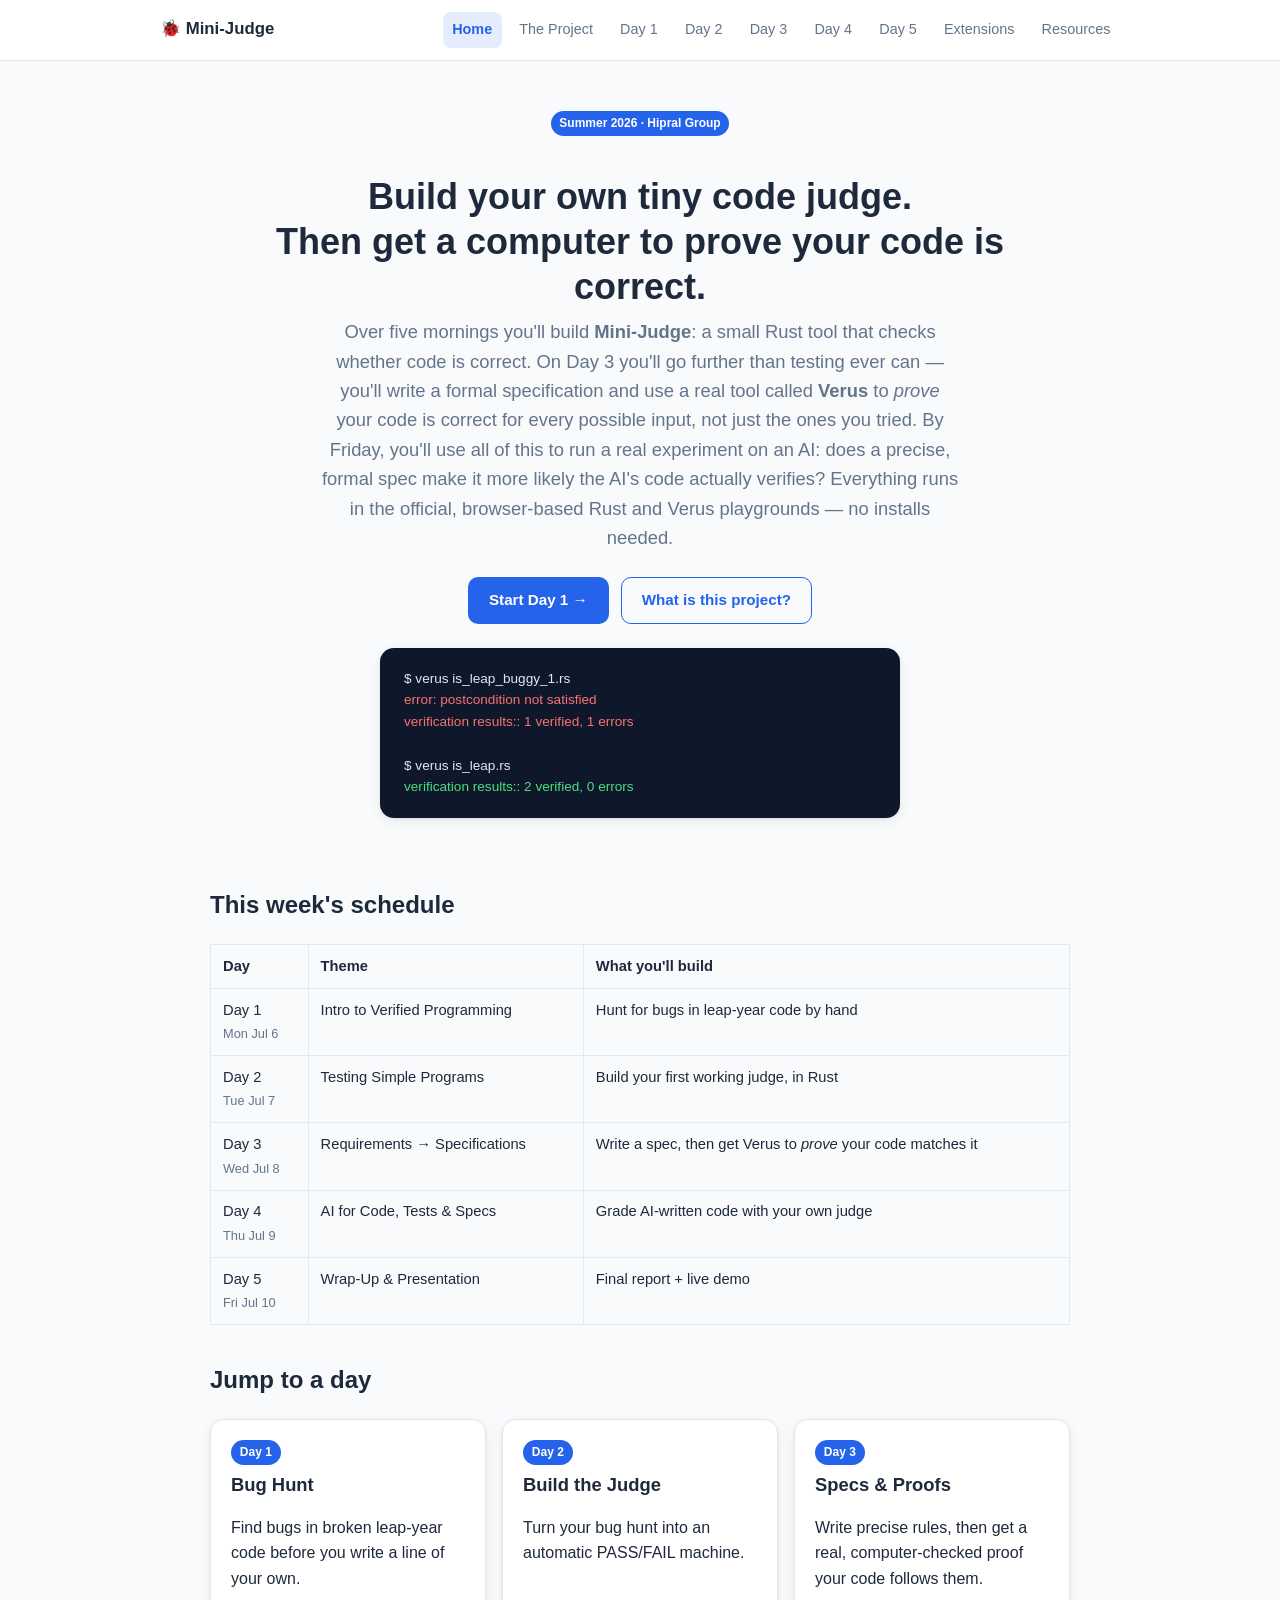
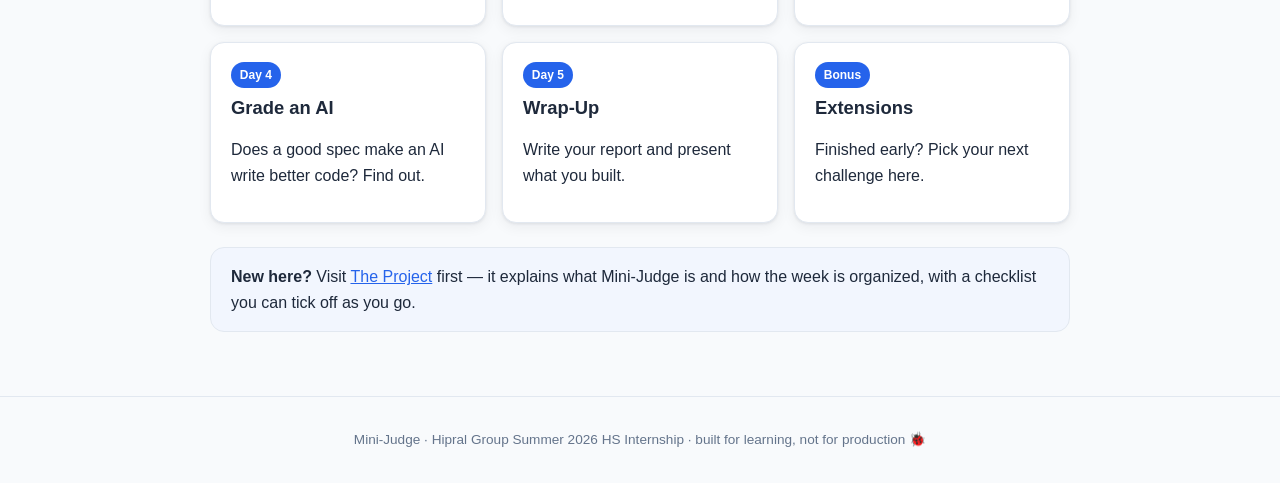
==== index.html @ c739d2ef "Initial site" ====
<!doctype html>
<html lang="en">
<head>
<meta charset="utf-8">
<meta name="viewport" content="width=device-width, initial-scale=1">
<title>Mini-Judge &mdash; HS Internship</title>
<link rel="icon" href="data:image/svg+xml,%3Csvg xmlns='http://www.w3.org/2000/svg' viewBox='0 0 100 100'%3E%3Ctext y='.9em' font-size='90'%3E%F0%9F%90%9E%3C/text%3E%3C/svg%3E">
<link rel="stylesheet" href="css/style.css">
</head>
<body>
<header class="site-header">
  <div class="site-header-inner">
    <a class="brand" href="index.html">🐞 Mini-Judge</a>
    <button class="nav-toggle" aria-label="Toggle menu">☰</button>
    <nav class="site-nav">
      <a href="index.html">Home</a>
      <a href="project.html">The Project</a>
      <a href="day1.html">Day 1</a>
      <a href="day2.html">Day 2</a>
      <a href="day3.html">Day 3</a>
      <a href="day4.html">Day 4</a>
      <a href="day5.html">Day 5</a>
      <a href="extensions.html">Extensions</a>
      <a href="resources.html">Resources</a>
    </nav>
  </div>
</header>

<section class="hero">
  <div class="container">
    <span class="day-badge">Summer 2026 &middot; Hipral Group</span>
    <h1>Build your own tiny code judge.<br>Then get a computer to prove your code is correct.</h1>
    <p class="lead">
      Over five mornings you'll build <strong>Mini-Judge</strong>: a small Rust tool
      that checks whether code is correct. On Day 3 you'll go further than testing ever
      can &mdash; you'll write a formal specification and use a real tool called
      <strong>Verus</strong> to <em>prove</em> your code is correct for every possible
      input, not just the ones you tried. By Friday, you'll use all of this to run a
      real experiment on an AI: does a precise, formal spec make it more likely the
      AI's code actually verifies? Everything runs in the official, browser-based Rust
      and Verus playgrounds &mdash; no installs needed.
    </p>
    <div class="hero-actions">
      <a class="btn btn-primary" href="day1.html">Start Day 1 &rarr;</a>
      <a class="btn btn-outline" href="project.html">What is this project?</a>
    </div>

    <div class="hero-terminal" aria-hidden="true">
      <div class="line" style="animation-delay:0.1s">$ verus is_leap_buggy_1.rs</div>
      <div class="line fail" style="animation-delay:0.7s">error: postcondition not satisfied</div>
      <div class="line fail" style="animation-delay:1.2s">verification results:: 1 verified, 1 errors</div>
      <div class="line" style="animation-delay:1.7s">&nbsp;</div>
      <div class="line" style="animation-delay:1.9s">$ verus is_leap.rs</div>
      <div class="line pass" style="animation-delay:2.6s">verification results:: 2 verified, 0 errors</div>
    </div>
  </div>
</section>

<div class="container">
  <h2>This week's schedule</h2>
  <table class="schedule">
    <thead>
      <tr><th>Day</th><th>Theme</th><th>What you'll build</th></tr>
    </thead>
    <tbody>
      <tr><td>Day 1<br><span class="worksheet-note">Mon Jul 6</span></td><td>Intro to Verified Programming</td><td>Hunt for bugs in leap-year code by hand</td></tr>
      <tr><td>Day 2<br><span class="worksheet-note">Tue Jul 7</span></td><td>Testing Simple Programs</td><td>Build your first working judge, in Rust</td></tr>
      <tr><td>Day 3<br><span class="worksheet-note">Wed Jul 8</span></td><td>Requirements &rarr; Specifications</td><td>Write a spec, then get Verus to <em>prove</em> your code matches it</td></tr>
      <tr><td>Day 4<br><span class="worksheet-note">Thu Jul 9</span></td><td>AI for Code, Tests &amp; Specs</td><td>Grade AI-written code with your own judge</td></tr>
      <tr><td>Day 5<br><span class="worksheet-note">Fri Jul 10</span></td><td>Wrap-Up &amp; Presentation</td><td>Final report + live demo</td></tr>
    </tbody>
  </table>

  <h2>Jump to a day</h2>
  <div class="card-grid">
    <a class="card day-card" href="day1.html"><span class="day-badge">Day 1</span><h3>Bug Hunt</h3><p>Find bugs in broken leap-year code before you write a line of your own.</p></a>
    <a class="card day-card" href="day2.html"><span class="day-badge">Day 2</span><h3>Build the Judge</h3><p>Turn your bug hunt into an automatic PASS/FAIL machine.</p></a>
    <a class="card day-card" href="day3.html"><span class="day-badge">Day 3</span><h3>Specs &amp; Proofs</h3><p>Write precise rules, then get a real, computer-checked proof your code follows them.</p></a>
    <a class="card day-card" href="day4.html"><span class="day-badge">Day 4</span><h3>Grade an AI</h3><p>Does a good spec make an AI write better code? Find out.</p></a>
    <a class="card day-card" href="day5.html"><span class="day-badge">Day 5</span><h3>Wrap-Up</h3><p>Write your report and present what you built.</p></a>
    <a class="card day-card" href="extensions.html"><span class="day-badge">Bonus</span><h3>Extensions</h3><p>Finished early? Pick your next challenge here.</p></a>
  </div>

  <div class="callout tip">
    <strong>New here?</strong> Visit <a href="project.html">The Project</a> first &mdash;
    it explains what Mini-Judge is and how the week is organized, with a checklist you
    can tick off as you go.
  </div>
</div>

<footer class="site-footer">
  <div class="container">Mini-Judge &middot; Hipral Group Summer 2026 HS Internship &middot; built for learning, not for production 🐞</div>
</footer>

<script src="js/site.js"></script>
</body>
</html>
---- css/style.css ----
/* ===== Design tokens ===== */
:root {
  --bg: #f8fafc;
  --bg-card: #ffffff;
  --text: #1e293b;
  --text-muted: #64748b;
  --primary: #2563eb;
  --primary-dark: #1d4ed8;
  --accent: #f59e0b;
  --success: #16a34a;
  --success-bg: #dcfce7;
  --danger: #dc2626;
  --danger-bg: #fee2e2;
  --border: #e2e8f0;
  --radius: 14px;
  --shadow: 0 1px 3px rgba(15, 23, 42, 0.08), 0 4px 14px rgba(15, 23, 42, 0.06);
  --term-bg: #0f172a;
  --term-text: #e2e8f0;
  --term-green: #4ade80;
  --term-red: #f87171;
  --font-body: -apple-system, BlinkMacSystemFont, "Segoe UI", Roboto, Helvetica, Arial, sans-serif;
  --font-mono: ui-monospace, SFMono-Regular, Menlo, Consolas, "Liberation Mono", monospace;
}

@media (prefers-color-scheme: dark) {
  :root {
    --bg: #0b1220;
    --bg-card: #131c2e;
    --text: #e2e8f0;
    --text-muted: #94a3b8;
    --border: #253248;
    --success-bg: #113322;
    --danger-bg: #3a1414;
    --shadow: 0 1px 3px rgba(0, 0, 0, 0.4), 0 4px 14px rgba(0, 0, 0, 0.3);
  }
}

* { box-sizing: border-box; }
html { scroll-behavior: smooth; }
body {
  margin: 0;
  font-family: var(--font-body);
  background: var(--bg);
  color: var(--text);
  line-height: 1.6;
}
h1, h2, h3, h4 { line-height: 1.25; }
h1 { font-size: 2rem; }
h2 { font-size: 1.5rem; margin-top: 2.5rem; }
h3 { font-size: 1.15rem; }
p { color: var(--text); }
a { color: var(--primary); }
code, pre, textarea, .mono { font-family: var(--font-mono); }
.container {
  max-width: 900px;
  margin: 0 auto;
  padding: 0 1.25rem;
}

/* ===== Header / nav ===== */
.site-header {
  position: sticky;
  top: 0;
  z-index: 20;
  background: var(--bg-card);
  border-bottom: 1px solid var(--border);
}
.site-header-inner {
  max-width: 1000px;
  margin: 0 auto;
  padding: 0.75rem 1.25rem;
  display: flex;
  align-items: center;
  justify-content: space-between;
  gap: 1rem;
}
.brand {
  font-weight: 700;
  font-size: 1.05rem;
  text-decoration: none;
  color: var(--text);
  display: flex;
  align-items: center;
  gap: 0.4rem;
  white-space: nowrap;
}
.nav-toggle {
  display: none;
  background: none;
  border: 1px solid var(--border);
  border-radius: 8px;
  padding: 0.4rem 0.6rem;
  font-size: 1rem;
  cursor: pointer;
  color: var(--text);
}
.site-nav {
  display: flex;
  flex-wrap: wrap;
  gap: 0.25rem 0.5rem;
  justify-content: flex-end;
}
.site-nav a {
  color: var(--text-muted);
  text-decoration: none;
  font-size: 0.9rem;
  padding: 0.4rem 0.6rem;
  border-radius: 8px;
  white-space: nowrap;
}
.site-nav a:hover { background: var(--bg); color: var(--text); }
.site-nav a.active { color: var(--primary); font-weight: 600; background: color-mix(in srgb, var(--primary) 12%, transparent); }

@media (max-width: 760px) {
  .nav-toggle { display: inline-block; }
  .site-nav {
    display: none;
    flex-direction: column;
    width: 100%;
    padding-top: 0.5rem;
  }
  .site-nav.open { display: flex; }
  .site-header-inner { flex-wrap: wrap; }
}

/* ===== Hero ===== */
.hero {
  padding: 3rem 0 2rem;
  text-align: center;
}
.hero h1 { font-size: 2.25rem; margin-bottom: 0.5rem; }
.hero p.lead { font-size: 1.15rem; color: var(--text-muted); max-width: 640px; margin: 0 auto 1.5rem; }
.hero-actions { display: flex; gap: 0.75rem; justify-content: center; flex-wrap: wrap; }

.btn {
  display: inline-block;
  padding: 0.65rem 1.25rem;
  border-radius: 10px;
  text-decoration: none;
  font-weight: 600;
  font-size: 0.95rem;
  border: 1px solid transparent;
  cursor: pointer;
}
.btn-primary { background: var(--primary); color: #fff; }
.btn-primary:hover { background: var(--primary-dark); }
.btn-outline { background: transparent; color: var(--primary); border-color: var(--primary); }
.btn-outline:hover { background: color-mix(in srgb, var(--primary) 10%, transparent); }

/* ===== Schedule table ===== */
table.schedule { width: 100%; border-collapse: collapse; margin: 1.5rem 0; }
table.schedule th, table.schedule td {
  border: 1px solid var(--border);
  padding: 0.6rem 0.75rem;
  text-align: left;
  font-size: 0.92rem;
  vertical-align: top;
}
table.schedule th { background: var(--bg); }

/* ===== Cards / grids ===== */
.card-grid {
  display: grid;
  grid-template-columns: repeat(auto-fit, minmax(230px, 1fr));
  gap: 1rem;
  margin: 1.5rem 0;
}
.card {
  background: var(--bg-card);
  border: 1px solid var(--border);
  border-radius: var(--radius);
  padding: 1.1rem 1.25rem;
  box-shadow: var(--shadow);
}
.card h3 { margin-top: 0; }
.day-card {
  text-decoration: none;
  color: inherit;
  display: block;
  transition: transform 0.15s ease, box-shadow 0.15s ease;
}
.day-card:hover { transform: translateY(-3px); box-shadow: 0 6px 20px rgba(15, 23, 42, 0.12); }
.day-badge {
  display: inline-block;
  background: var(--primary);
  color: #fff;
  font-size: 0.75rem;
  font-weight: 700;
  padding: 0.2rem 0.55rem;
  border-radius: 999px;
  margin-bottom: 0.5rem;
}

/* ===== Day-page section blocks ===== */
.section-block {
  border-left: 4px solid var(--primary);
  background: var(--bg-card);
  border-radius: 0 var(--radius) var(--radius) 0;
  padding: 1.25rem 1.5rem;
  margin: 1.5rem 0;
  box-shadow: var(--shadow);
}
.section-block.learn { border-color: var(--primary); }
.section-block.do { border-color: var(--accent); }
.section-block.demo { border-color: #8b5cf6; }
.section-block.materials { border-color: var(--success); }
.section-block.deliverable { border-color: var(--danger); }
.section-block h2 { margin-top: 0; display: flex; align-items: center; gap: 0.5rem; }
.section-tag {
  font-size: 0.7rem;
  text-transform: uppercase;
  letter-spacing: 0.06em;
  color: var(--text-muted);
  font-weight: 700;
}

/* ===== Materials / downloads ===== */
.file-list { list-style: none; padding: 0; margin: 1rem 0; }
.file-list li { margin-bottom: 0.5rem; }
.file-list a {
  display: inline-flex;
  align-items: center;
  gap: 0.5rem;
  padding: 0.5rem 0.85rem;
  background: var(--bg);
  border: 1px solid var(--border);
  border-radius: 8px;
  text-decoration: none;
  font-size: 0.9rem;
  color: var(--text);
}
.file-list a:hover { border-color: var(--primary); color: var(--primary); }

/* ===== Callouts ===== */
.callout {
  border-radius: var(--radius);
  padding: 1rem 1.25rem;
  margin: 1.25rem 0;
  border: 1px solid var(--border);
}
.callout.tip { background: color-mix(in srgb, var(--primary) 6%, var(--bg-card)); }
.callout.warn { background: color-mix(in srgb, var(--accent) 10%, var(--bg-card)); }
.callout.checkpoint { background: color-mix(in srgb, var(--success) 10%, var(--bg-card)); }

/* ===== Code block (copy + open-in-playground) ===== */
.code-block {
  border: 1px solid var(--border);
  border-radius: var(--radius);
  overflow: hidden;
  margin: 1.25rem 0;
  background: var(--term-bg);
}
.code-toolbar {
  display: flex;
  align-items: center;
  gap: 0.6rem;
  padding: 0.55rem 0.85rem;
  background: #1e293b;
  border-bottom: 1px solid #334155;
  flex-wrap: wrap;
}
.code-lang {
  font-size: 0.72rem;
  text-transform: uppercase;
  letter-spacing: 0.06em;
  font-weight: 700;
  color: var(--term-text);
  opacity: 0.7;
  margin-right: auto;
}
.copy-btn {
  padding: 0.4rem 0.8rem;
  border-radius: 8px;
  border: 1px solid #334155;
  background: transparent;
  color: var(--term-text);
  font-size: 0.8rem;
  font-weight: 600;
  cursor: pointer;
}
.copy-btn:hover { background: #334155; }
.open-playground-link {
  padding: 0.4rem 0.8rem;
  border-radius: 8px;
  background: var(--primary);
  color: #fff;
  font-size: 0.8rem;
  font-weight: 600;
  text-decoration: none;
  white-space: nowrap;
}
.open-playground-link:hover { background: var(--primary-dark); }
.code-content {
  margin: 0;
  padding: 0.9rem 1rem;
  color: var(--term-text);
  font-size: 0.85rem;
  line-height: 1.55;
  white-space: pre;
  overflow-x: auto;
  max-height: 420px;
}
.terminal-output {
  margin: 1rem 0;
  padding: 0.9rem 1rem;
  background: var(--term-bg);
  color: var(--term-text);
  border-radius: var(--radius);
  border: 1px solid var(--border);
  font-size: 0.85rem;
  white-space: pre-wrap;
  overflow-x: auto;
}
.terminal-output .ok { color: var(--term-green); }
.terminal-output .bad { color: var(--term-red); }

/* ===== Live playground (editable, backed by the Mini-Judge backend) ===== */
.playground {
  border: 1px solid var(--border);
  border-radius: var(--radius);
  overflow: hidden;
  margin: 1.25rem 0;
  background: var(--term-bg);
}
.pg-run, .pg-reset {
  padding: 0.4rem 0.8rem;
  border-radius: 8px;
  border: 1px solid #334155;
  font-size: 0.8rem;
  font-weight: 600;
  cursor: pointer;
}
.pg-run { background: var(--success); color: #fff; border-color: transparent; }
.pg-run:disabled { opacity: 0.6; cursor: progress; }
.pg-reset { background: transparent; color: var(--term-text); }
.pg-reset:hover { background: #334155; }
.pg-status { font-size: 0.8rem; color: var(--term-text); opacity: 0.75; }
.pg-status.busy { color: var(--accent); opacity: 1; }
.pg-status.done { color: var(--term-green); opacity: 1; }
.pg-status.error { color: var(--term-red); opacity: 1; }
.pg-editor {
  width: 100%;
  border: none;
  resize: vertical;
  padding: 0.9rem 1rem;
  font-size: 0.85rem;
  line-height: 1.55;
  font-family: var(--font-mono);
  background: #0b1220;
  color: #e2e8f0;
  min-height: 160px;
}
.pg-editor:focus { outline: 2px solid var(--primary); outline-offset: -2px; }
.pg-output {
  margin: 0;
  padding: 0.9rem 1rem;
  background: var(--term-bg);
  color: var(--term-text);
  border-top: 1px solid #1e293b;
  font-size: 0.85rem;
  white-space: pre-wrap;
  min-height: 2.5rem;
  max-height: 340px;
  overflow: auto;
}

/* ===== Worksheet tables ===== */
table.worksheet { width: 100%; border-collapse: collapse; margin: 1rem 0; }
table.worksheet th, table.worksheet td {
  border: 1px solid var(--border);
  padding: 0.4rem;
}
table.worksheet th { background: var(--bg); font-size: 0.85rem; }
table.worksheet input, table.worksheet textarea {
  width: 100%;
  border: 1px solid transparent;
  background: transparent;
  padding: 0.35rem;
  font-family: var(--font-body);
  font-size: 0.88rem;
  color: var(--text);
  border-radius: 6px;
}
table.worksheet input:focus, table.worksheet textarea:focus {
  border-color: var(--primary);
  background: var(--bg-card);
  outline: none;
}
.worksheet-note { font-size: 0.8rem; color: var(--text-muted); }
.textbox {
  width: 100%;
  min-height: 120px;
  padding: 0.75rem;
  border: 1px solid var(--border);
  border-radius: 10px;
  font-family: var(--font-body);
  font-size: 0.95rem;
  background: var(--bg-card);
  color: var(--text);
  resize: vertical;
}
.textbox:focus { outline: 2px solid var(--primary); outline-offset: 1px; }
.save-note { font-size: 0.78rem; color: var(--text-muted); margin-top: 0.35rem; }

/* ===== Tier progress diagram ===== */
.tier-track {
  display: flex;
  align-items: flex-start;
  justify-content: space-between;
  margin: 2rem 0 1rem;
  position: relative;
}
.tier-node-wrap { flex: 1; display: flex; flex-direction: column; align-items: center; position: relative; }
.tier-node-wrap:not(:last-child)::after {
  content: "";
  position: absolute;
  top: 22px;
  left: 50%;
  width: 100%;
  height: 4px;
  background: var(--border);
  z-index: 0;
}
.tier-node-wrap.complete:not(:last-child)::after { background: var(--success); }
.tier-node {
  width: 44px; height: 44px;
  border-radius: 50%;
  background: var(--bg-card);
  border: 3px solid var(--border);
  display: flex; align-items: center; justify-content: center;
  font-weight: 700;
  position: relative; z-index: 1;
  transition: all 0.3s ease;
}
.tier-node.complete { border-color: var(--success); background: var(--success); color: #fff; }
.tier-label { font-size: 0.78rem; margin-top: 0.5rem; text-align: center; max-width: 100px; color: var(--text-muted); }
.tier-check-row { text-align: center; margin-top: 0.4rem; }

/* ===== Diagrams (Day pages) ===== */
.diagram { margin: 1.5rem 0; text-align: center; }
.diagram svg { max-width: 100%; height: auto; }
.reveal { opacity: 0; transform: translateY(12px); transition: opacity 0.6s ease, transform 0.6s ease; }
.reveal.visible { opacity: 1; transform: translateY(0); }

/* ===== Terminal typing hero animation ===== */
.hero-terminal {
  background: var(--term-bg);
  color: var(--term-text);
  border-radius: var(--radius);
  padding: 1.25rem 1.5rem;
  max-width: 520px;
  margin: 1.5rem auto 0;
  text-align: left;
  font-size: 0.85rem;
  box-shadow: var(--shadow);
}
.hero-terminal .line { white-space: pre; opacity: 0; animation: fadein 0.4s forwards; }
.hero-terminal .pass { color: var(--term-green); }
.hero-terminal .fail { color: var(--term-red); }
@keyframes fadein { to { opacity: 1; } }

/* ===== Bar chart (Day 4 scoreboard) ===== */
.bar-chart {
  display: flex;
  gap: 3rem;
  align-items: flex-end;
  height: 200px;
  padding: 1rem 2rem;
  border: 1px solid var(--border);
  border-radius: var(--radius);
  background: var(--bg-card);
  margin: 1rem 0;
}
.bar-group { display: flex; flex-direction: column; align-items: center; flex: 1; height: 100%; justify-content: flex-end; }
.bar {
  width: 60px;
  background: var(--primary);
  border-radius: 6px 6px 0 0;
  height: 0%;
  transition: height 0.7s cubic-bezier(0.22, 1, 0.36, 1);
  display: flex;
  align-items: flex-start;
  justify-content: center;
  position: relative;
}
.bar-label {
  position: absolute;
  top: -1.5rem;
  font-weight: 700;
  font-size: 0.9rem;
  color: var(--text);
}
.bar-name { margin-top: 0.6rem; font-size: 0.85rem; color: var(--text-muted); text-align: center; }
.scoreboard-inputs { display: flex; flex-wrap: wrap; gap: 1rem; margin: 1rem 0; font-size: 0.9rem; }
.scoreboard-inputs input { width: 3.5rem; padding: 0.3rem; border: 1px solid var(--border); border-radius: 6px; background: var(--bg-card); color: var(--text); }

/* ===== Quiz (Day 3 ambiguity) ===== */
.quiz-item { margin: 1.25rem 0; padding: 1rem; border: 1px solid var(--border); border-radius: var(--radius); background: var(--bg-card); }
.quiz-item input[type=text] { width: 100%; padding: 0.5rem; border: 1px solid var(--border); border-radius: 8px; font-size: 0.95rem; margin-top: 0.4rem; background: var(--bg-card); color: var(--text); }
.reveal-answer { display: none; margin-top: 0.75rem; padding-top: 0.75rem; border-top: 1px dashed var(--border); font-size: 0.9rem; color: var(--text-muted); }
.reveal-answer.shown { display: block; }
.reveal-btn { margin-top: 0.6rem; }

/* ===== Extensions ===== */
.ext-card { border-left: 4px solid var(--accent); }
.ext-time { float: right; font-size: 0.75rem; color: var(--text-muted); background: var(--bg); padding: 0.15rem 0.5rem; border-radius: 999px; }

/* ===== Checklist (tier list on Project page) ===== */
.tier-list { list-style: none; padding: 0; }
.tier-list li { display: flex; gap: 0.6rem; align-items: flex-start; padding: 0.5rem 0; border-bottom: 1px solid var(--border); }
.tier-list input[type=checkbox] { margin-top: 0.3rem; width: 1.1rem; height: 1.1rem; }

/* ===== Footer ===== */
.site-footer {
  margin-top: 4rem;
  padding: 2rem 0;
  border-top: 1px solid var(--border);
  color: var(--text-muted);
  font-size: 0.85rem;
  text-align: center;
}

/* ===== Print (report template) ===== */
@media print {
  .site-header, .site-footer, .no-print { display: none !important; }
}
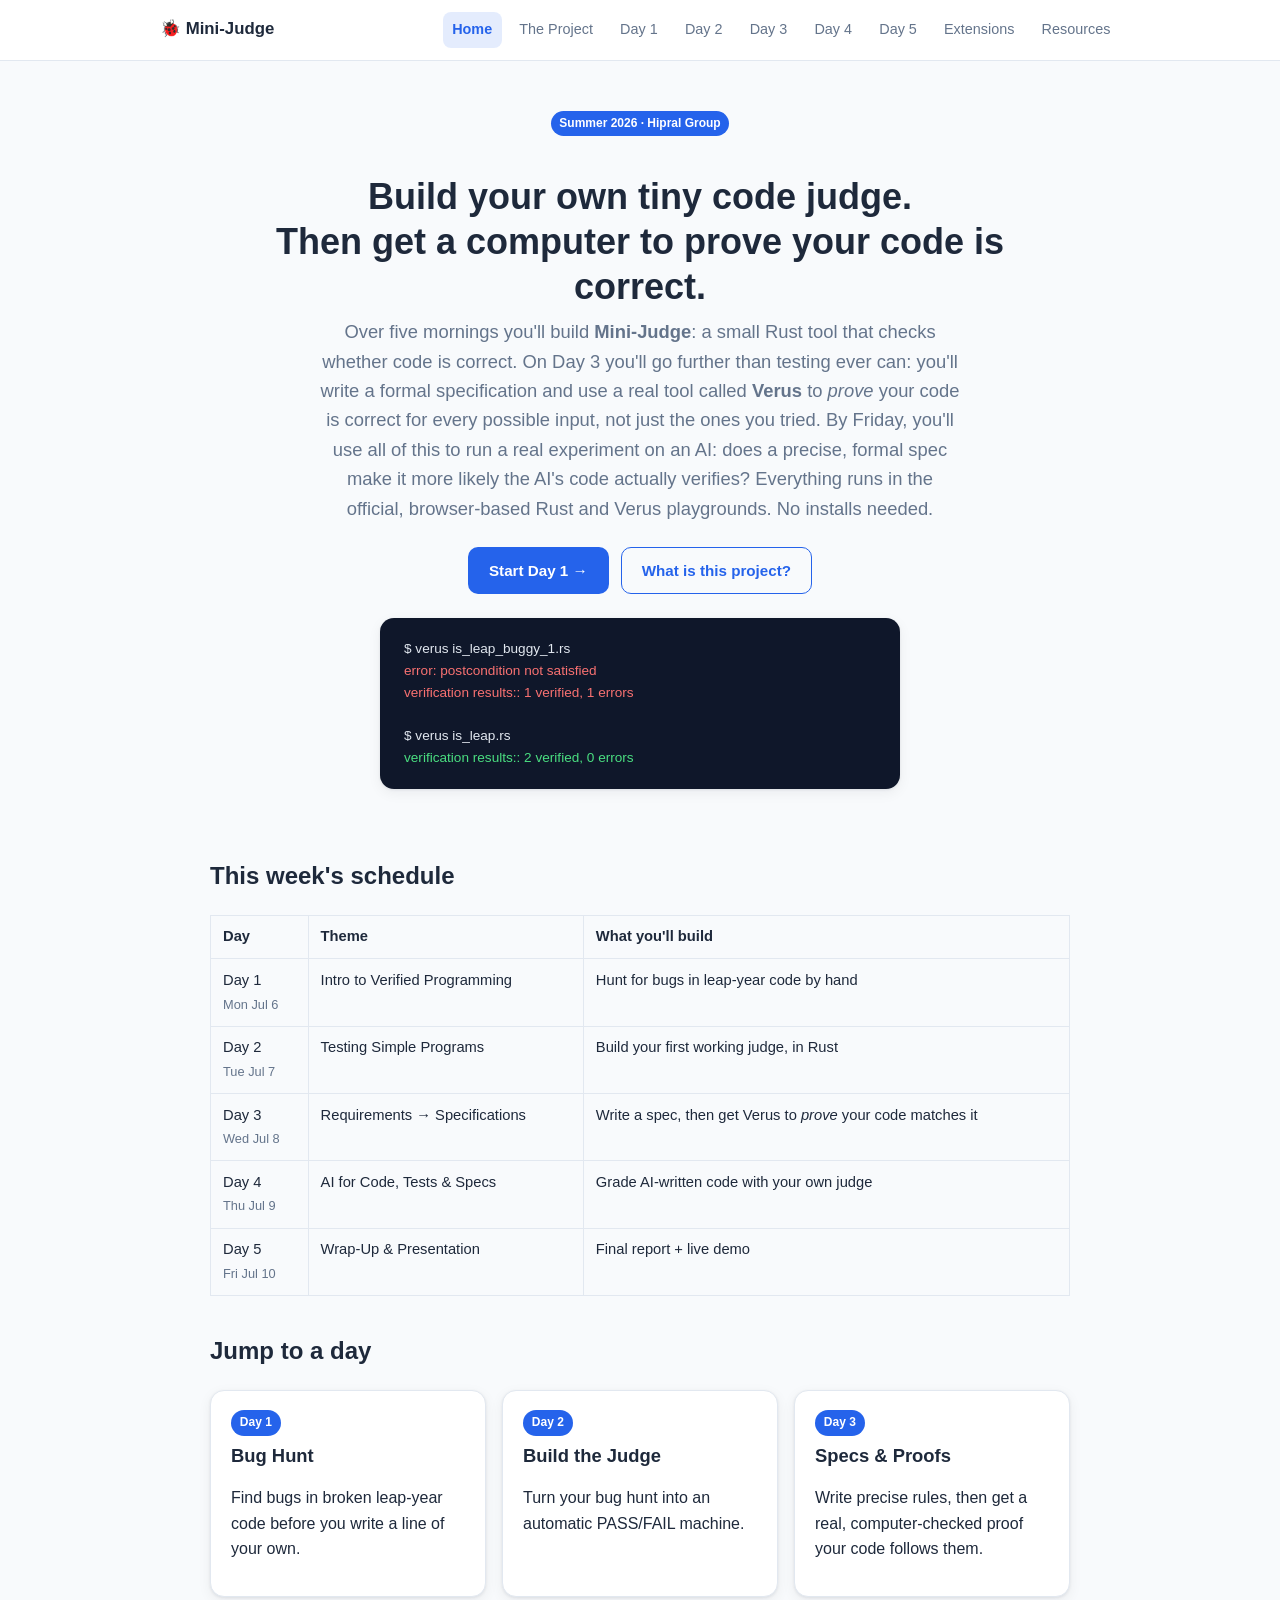
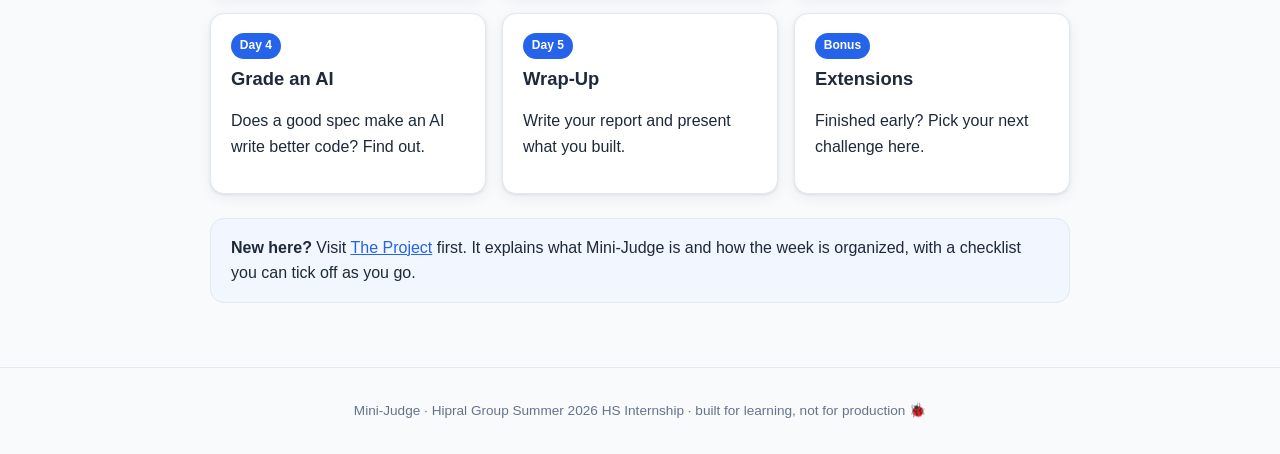
==== commit 04e0d524: "update" ====
--- a/index.html
+++ b/index.html
@@ -3,7 +3,7 @@
 <head>
 <meta charset="utf-8">
 <meta name="viewport" content="width=device-width, initial-scale=1">
-<title>Mini-Judge &mdash; HS Internship</title>
+<title>Mini-Judge &middot; HS Internship</title>
 <link rel="icon" href="data:image/svg+xml,%3Csvg xmlns='http://www.w3.org/2000/svg' viewBox='0 0 100 100'%3E%3Ctext y='.9em' font-size='90'%3E%F0%9F%90%9E%3C/text%3E%3C/svg%3E">
 <link rel="stylesheet" href="css/style.css">
 </head>
@@ -33,12 +33,12 @@
     <p class="lead">
       Over five mornings you'll build <strong>Mini-Judge</strong>: a small Rust tool
       that checks whether code is correct. On Day 3 you'll go further than testing ever
-      can &mdash; you'll write a formal specification and use a real tool called
+      can: you'll write a formal specification and use a real tool called
       <strong>Verus</strong> to <em>prove</em> your code is correct for every possible
       input, not just the ones you tried. By Friday, you'll use all of this to run a
       real experiment on an AI: does a precise, formal spec make it more likely the
       AI's code actually verifies? Everything runs in the official, browser-based Rust
-      and Verus playgrounds &mdash; no installs needed.
+      and Verus playgrounds. No installs needed.
     </p>
     <div class="hero-actions">
       <a class="btn btn-primary" href="day1.html">Start Day 1 &rarr;</a>
@@ -82,8 +82,8 @@
   </div>
 
   <div class="callout tip">
-    <strong>New here?</strong> Visit <a href="project.html">The Project</a> first &mdash;
-    it explains what Mini-Judge is and how the week is organized, with a checklist you
+    <strong>New here?</strong> Visit <a href="project.html">The Project</a> first.
+    It explains what Mini-Judge is and how the week is organized, with a checklist you
     can tick off as you go.
   </div>
 </div>
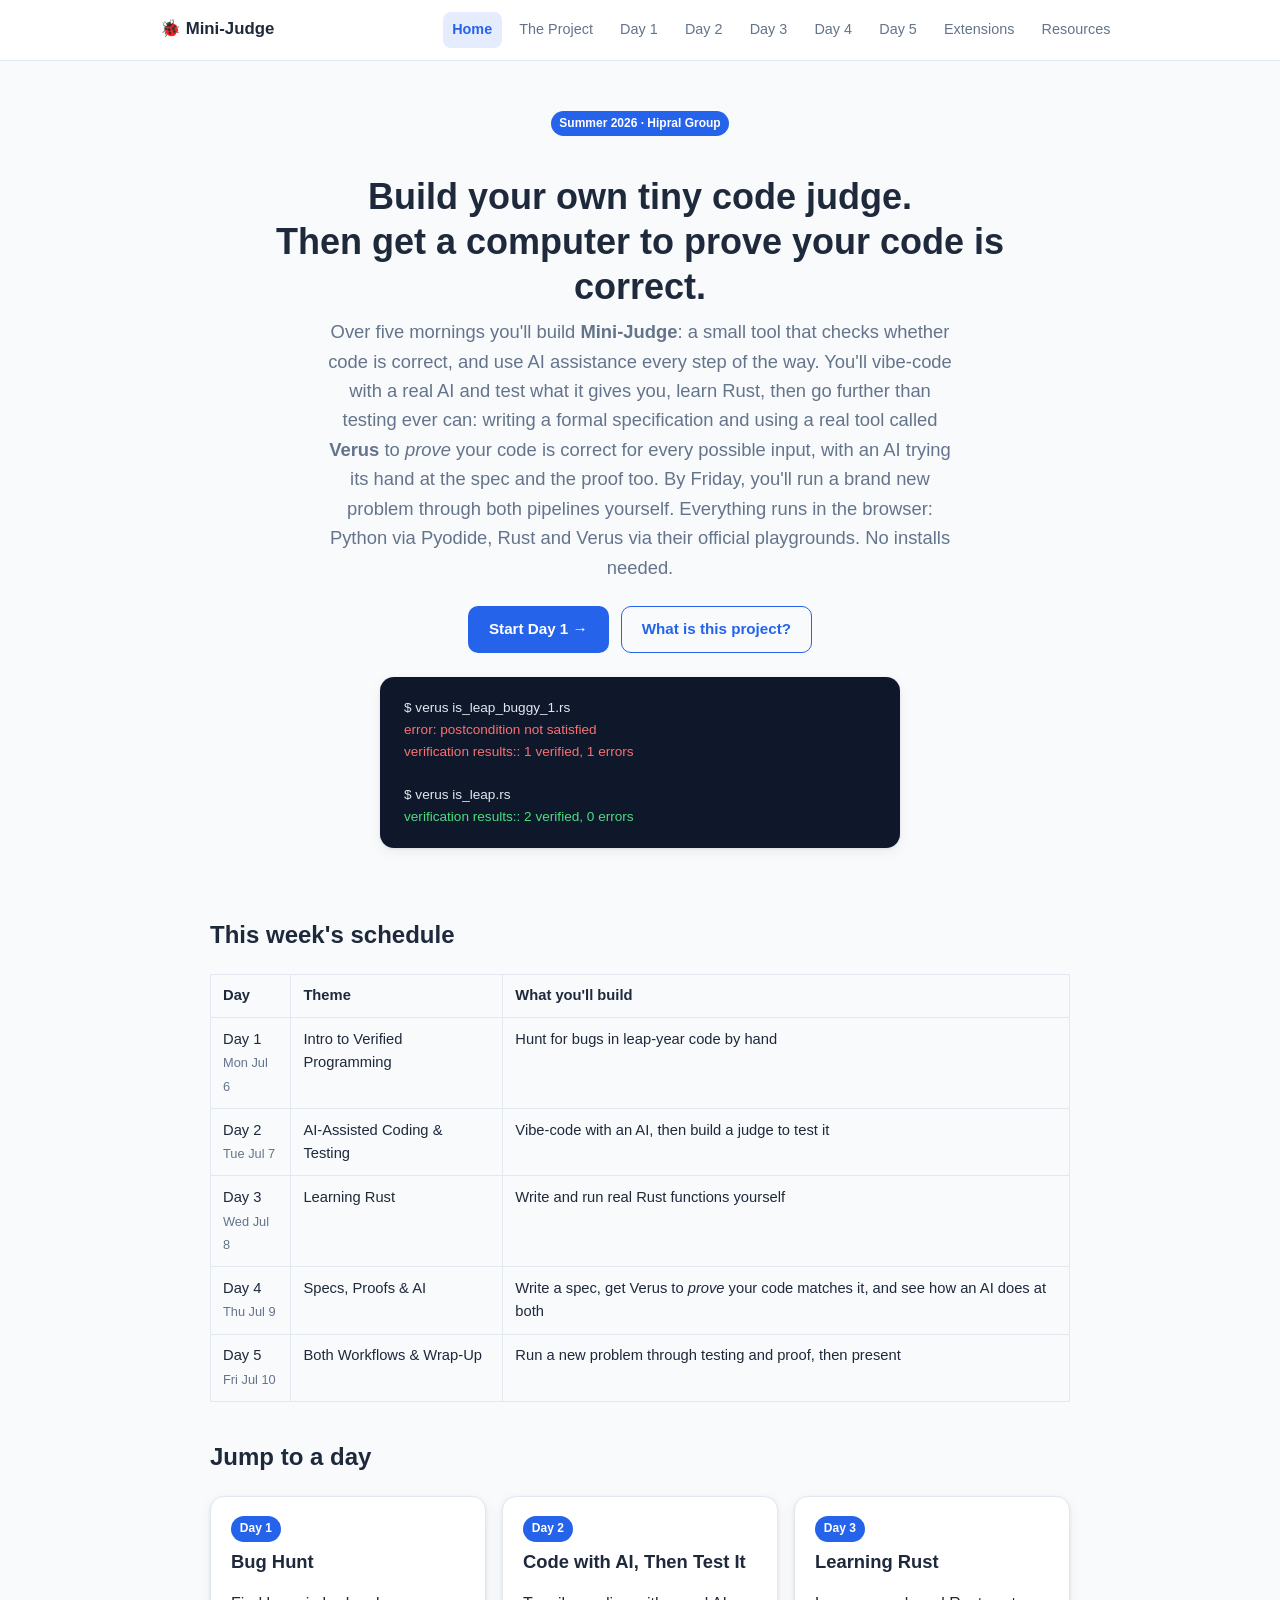
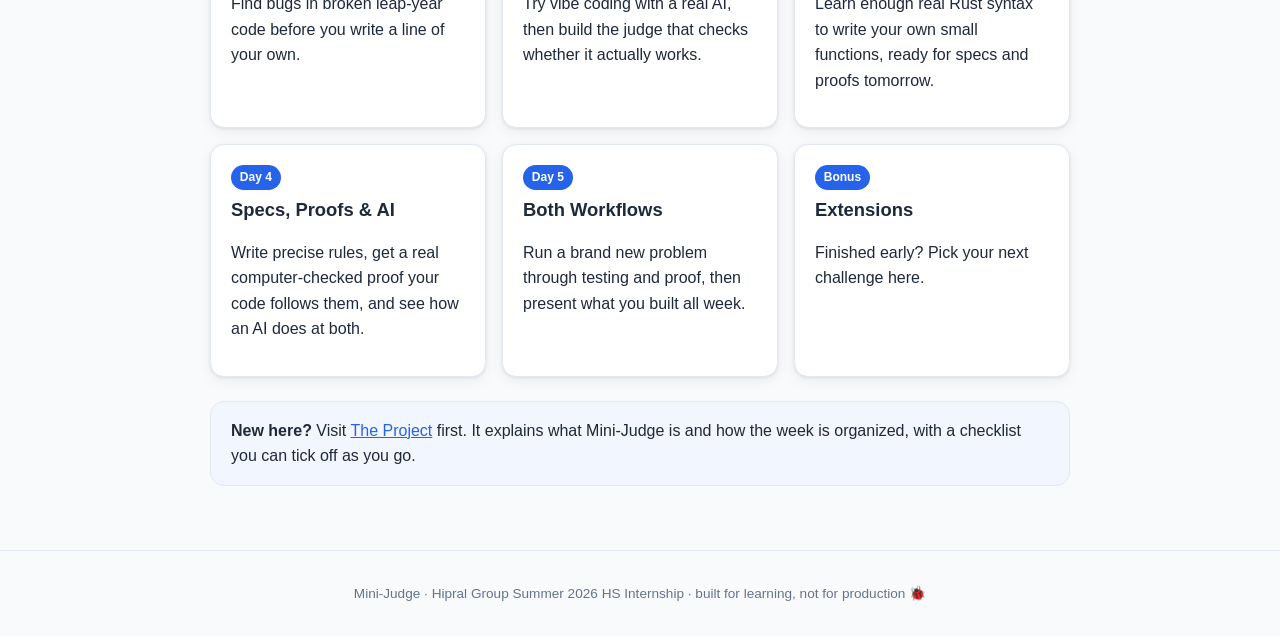
==== commit 5e33f854: "update day2" ====
--- a/index.html
+++ b/index.html
@@ -31,14 +31,15 @@
     <span class="day-badge">Summer 2026 &middot; Hipral Group</span>
     <h1>Build your own tiny code judge.<br>Then get a computer to prove your code is correct.</h1>
     <p class="lead">
-      Over five mornings you'll build <strong>Mini-Judge</strong>: a small Rust tool
-      that checks whether code is correct. On Day 3 you'll go further than testing ever
-      can: you'll write a formal specification and use a real tool called
-      <strong>Verus</strong> to <em>prove</em> your code is correct for every possible
-      input, not just the ones you tried. By Friday, you'll use all of this to run a
-      real experiment on an AI: does a precise, formal spec make it more likely the
-      AI's code actually verifies? Everything runs in the official, browser-based Rust
-      and Verus playgrounds. No installs needed.
+      Over five mornings you'll build <strong>Mini-Judge</strong>: a small tool
+      that checks whether code is correct, and use AI assistance every step of the
+      way. You'll vibe-code with a real AI and test what it gives you, learn Rust,
+      then go further than testing ever can: writing a formal specification and using
+      a real tool called <strong>Verus</strong> to <em>prove</em> your code is correct
+      for every possible input, with an AI trying its hand at the spec and the proof
+      too. By Friday, you'll run a brand new problem through both pipelines yourself.
+      Everything runs in the browser: Python via Pyodide, Rust and Verus via their
+      official playgrounds. No installs needed.
     </p>
     <div class="hero-actions">
       <a class="btn btn-primary" href="day1.html">Start Day 1 &rarr;</a>
@@ -64,20 +65,20 @@
     </thead>
     <tbody>
       <tr><td>Day 1<br><span class="worksheet-note">Mon Jul 6</span></td><td>Intro to Verified Programming</td><td>Hunt for bugs in leap-year code by hand</td></tr>
-      <tr><td>Day 2<br><span class="worksheet-note">Tue Jul 7</span></td><td>Testing Simple Programs</td><td>Build your first working judge, in Rust</td></tr>
-      <tr><td>Day 3<br><span class="worksheet-note">Wed Jul 8</span></td><td>Requirements &rarr; Specifications</td><td>Write a spec, then get Verus to <em>prove</em> your code matches it</td></tr>
-      <tr><td>Day 4<br><span class="worksheet-note">Thu Jul 9</span></td><td>AI for Code, Tests &amp; Specs</td><td>Grade AI-written code with your own judge</td></tr>
-      <tr><td>Day 5<br><span class="worksheet-note">Fri Jul 10</span></td><td>Wrap-Up &amp; Presentation</td><td>Final report + live demo</td></tr>
+      <tr><td>Day 2<br><span class="worksheet-note">Tue Jul 7</span></td><td>AI-Assisted Coding &amp; Testing</td><td>Vibe-code with an AI, then build a judge to test it</td></tr>
+      <tr><td>Day 3<br><span class="worksheet-note">Wed Jul 8</span></td><td>Learning Rust</td><td>Write and run real Rust functions yourself</td></tr>
+      <tr><td>Day 4<br><span class="worksheet-note">Thu Jul 9</span></td><td>Specs, Proofs &amp; AI</td><td>Write a spec, get Verus to <em>prove</em> your code matches it, and see how an AI does at both</td></tr>
+      <tr><td>Day 5<br><span class="worksheet-note">Fri Jul 10</span></td><td>Both Workflows &amp; Wrap-Up</td><td>Run a new problem through testing and proof, then present</td></tr>
     </tbody>
   </table>
 
   <h2>Jump to a day</h2>
   <div class="card-grid">
     <a class="card day-card" href="day1.html"><span class="day-badge">Day 1</span><h3>Bug Hunt</h3><p>Find bugs in broken leap-year code before you write a line of your own.</p></a>
-    <a class="card day-card" href="day2.html"><span class="day-badge">Day 2</span><h3>Build the Judge</h3><p>Turn your bug hunt into an automatic PASS/FAIL machine.</p></a>
-    <a class="card day-card" href="day3.html"><span class="day-badge">Day 3</span><h3>Specs &amp; Proofs</h3><p>Write precise rules, then get a real, computer-checked proof your code follows them.</p></a>
-    <a class="card day-card" href="day4.html"><span class="day-badge">Day 4</span><h3>Grade an AI</h3><p>Does a good spec make an AI write better code? Find out.</p></a>
-    <a class="card day-card" href="day5.html"><span class="day-badge">Day 5</span><h3>Wrap-Up</h3><p>Write your report and present what you built.</p></a>
+    <a class="card day-card" href="day2.html"><span class="day-badge">Day 2</span><h3>Code with AI, Then Test It</h3><p>Try vibe coding with a real AI, then build the judge that checks whether it actually works.</p></a>
+    <a class="card day-card" href="day3.html"><span class="day-badge">Day 3</span><h3>Learning Rust</h3><p>Learn enough real Rust syntax to write your own small functions, ready for specs and proofs tomorrow.</p></a>
+    <a class="card day-card" href="day4.html"><span class="day-badge">Day 4</span><h3>Specs, Proofs &amp; AI</h3><p>Write precise rules, get a real computer-checked proof your code follows them, and see how an AI does at both.</p></a>
+    <a class="card day-card" href="day5.html"><span class="day-badge">Day 5</span><h3>Both Workflows</h3><p>Run a brand new problem through testing and proof, then present what you built all week.</p></a>
     <a class="card day-card" href="extensions.html"><span class="day-badge">Bonus</span><h3>Extensions</h3><p>Finished early? Pick your next challenge here.</p></a>
   </div>
 
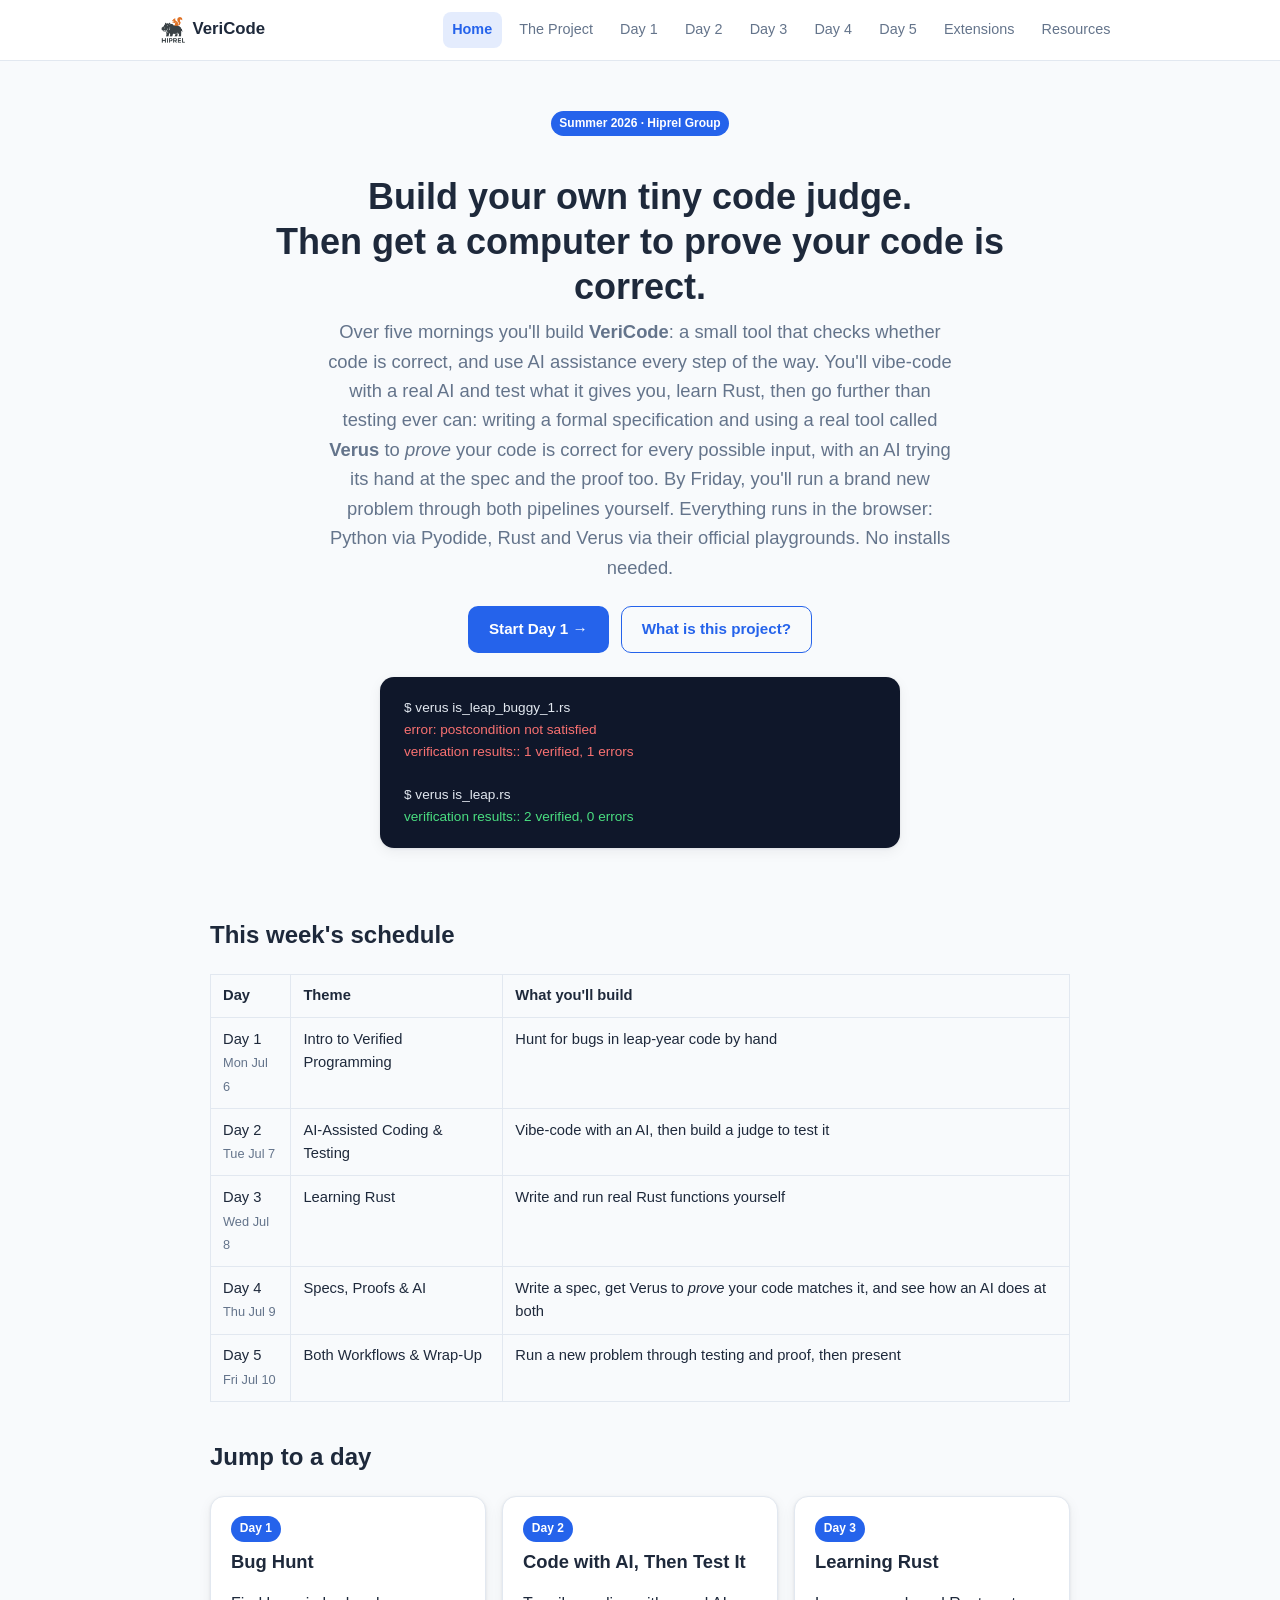
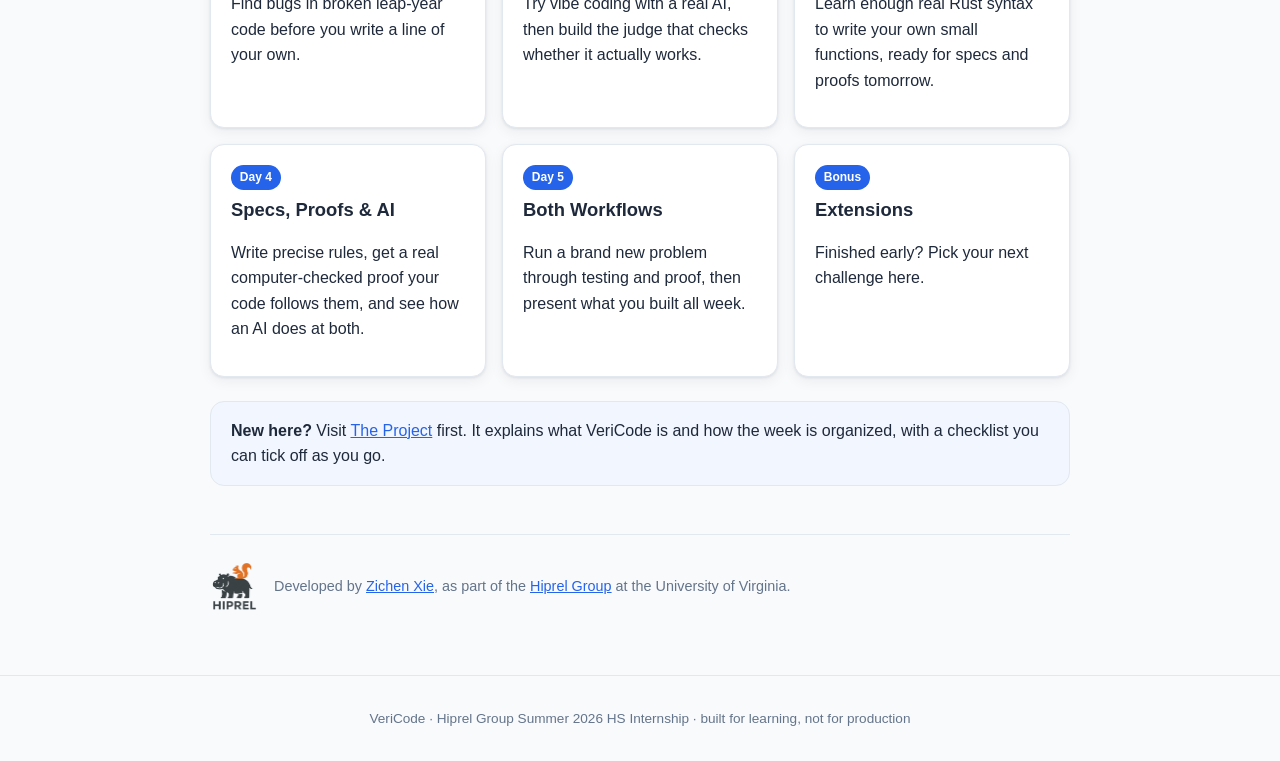
==== commit 7e59a4be: "update" ====
--- a/index.html
+++ b/index.html
@@ -3,14 +3,14 @@
 <head>
 <meta charset="utf-8">
 <meta name="viewport" content="width=device-width, initial-scale=1">
-<title>Mini-Judge &middot; HS Internship</title>
-<link rel="icon" href="data:image/svg+xml,%3Csvg xmlns='http://www.w3.org/2000/svg' viewBox='0 0 100 100'%3E%3Ctext y='.9em' font-size='90'%3E%F0%9F%90%9E%3C/text%3E%3C/svg%3E">
+<title>VeriCode &middot; HS Internship</title>
+<link rel="icon" href="icon/image_nontrans.png">
 <link rel="stylesheet" href="css/style.css">
 </head>
 <body>
 <header class="site-header">
   <div class="site-header-inner">
-    <a class="brand" href="index.html">🐞 Mini-Judge</a>
+    <a class="brand" href="index.html"><img src="icon/image.png" alt="Hiprel Group" class="brand-icon">VeriCode</a>
     <button class="nav-toggle" aria-label="Toggle menu">☰</button>
     <nav class="site-nav">
       <a href="index.html">Home</a>
@@ -28,10 +28,10 @@
 
 <section class="hero">
   <div class="container">
-    <span class="day-badge">Summer 2026 &middot; Hipral Group</span>
+    <span class="day-badge">Summer 2026 &middot; Hiprel Group</span>
     <h1>Build your own tiny code judge.<br>Then get a computer to prove your code is correct.</h1>
     <p class="lead">
-      Over five mornings you'll build <strong>Mini-Judge</strong>: a small tool
+      Over five mornings you'll build <strong>VeriCode</strong>: a small tool
       that checks whether code is correct, and use AI assistance every step of the
       way. You'll vibe-code with a real AI and test what it gives you, learn Rust,
       then go further than testing ever can: writing a formal specification and using
@@ -84,13 +84,22 @@
 
   <div class="callout tip">
     <strong>New here?</strong> Visit <a href="project.html">The Project</a> first.
-    It explains what Mini-Judge is and how the week is organized, with a checklist you
+    It explains what VeriCode is and how the week is organized, with a checklist you
     can tick off as you go.
+  </div>
+
+  <div class="credits">
+    <img src="icon/image.png" alt="Hiprel Group logo" class="credits-logo">
+    <p>
+      Developed by <a href="https://gax-c.github.io/" target="_blank" rel="noopener">Zichen Xie</a>,
+      as part of the <a href="https://wenxiwang.github.io/group.html" target="_blank" rel="noopener">Hiprel Group</a>
+      at the University of Virginia.
+    </p>
   </div>
 </div>
 
 <footer class="site-footer">
-  <div class="container">Mini-Judge &middot; Hipral Group Summer 2026 HS Internship &middot; built for learning, not for production 🐞</div>
+  <div class="container">VeriCode &middot; Hiprel Group Summer 2026 HS Internship &middot; built for learning, not for production</div>
 </footer>
 
 <script src="js/site.js"></script>
--- a/css/style.css
+++ b/css/style.css
@@ -84,6 +84,11 @@
   gap: 0.4rem;
   white-space: nowrap;
 }
+.brand-icon {
+  height: 26px;
+  width: 26px;
+  object-fit: contain;
+}
 .nav-toggle {
   display: none;
   background: none;
@@ -510,6 +515,28 @@
 .tier-list li { display: flex; gap: 0.6rem; align-items: flex-start; padding: 0.5rem 0; border-bottom: 1px solid var(--border); }
 .tier-list input[type=checkbox] { margin-top: 0.3rem; width: 1.1rem; height: 1.1rem; }
 
+/* ===== Credits ===== */
+.credits {
+  margin-top: 3rem;
+  padding-top: 1.75rem;
+  border-top: 1px solid var(--border);
+  display: flex;
+  align-items: center;
+  gap: 1rem;
+  flex-wrap: wrap;
+}
+.credits-logo {
+  height: 48px;
+  width: 48px;
+  object-fit: contain;
+  flex-shrink: 0;
+}
+.credits p {
+  margin: 0;
+  color: var(--text-muted);
+  font-size: 0.9rem;
+}
+
 /* ===== Footer ===== */
 .site-footer {
   margin-top: 4rem;
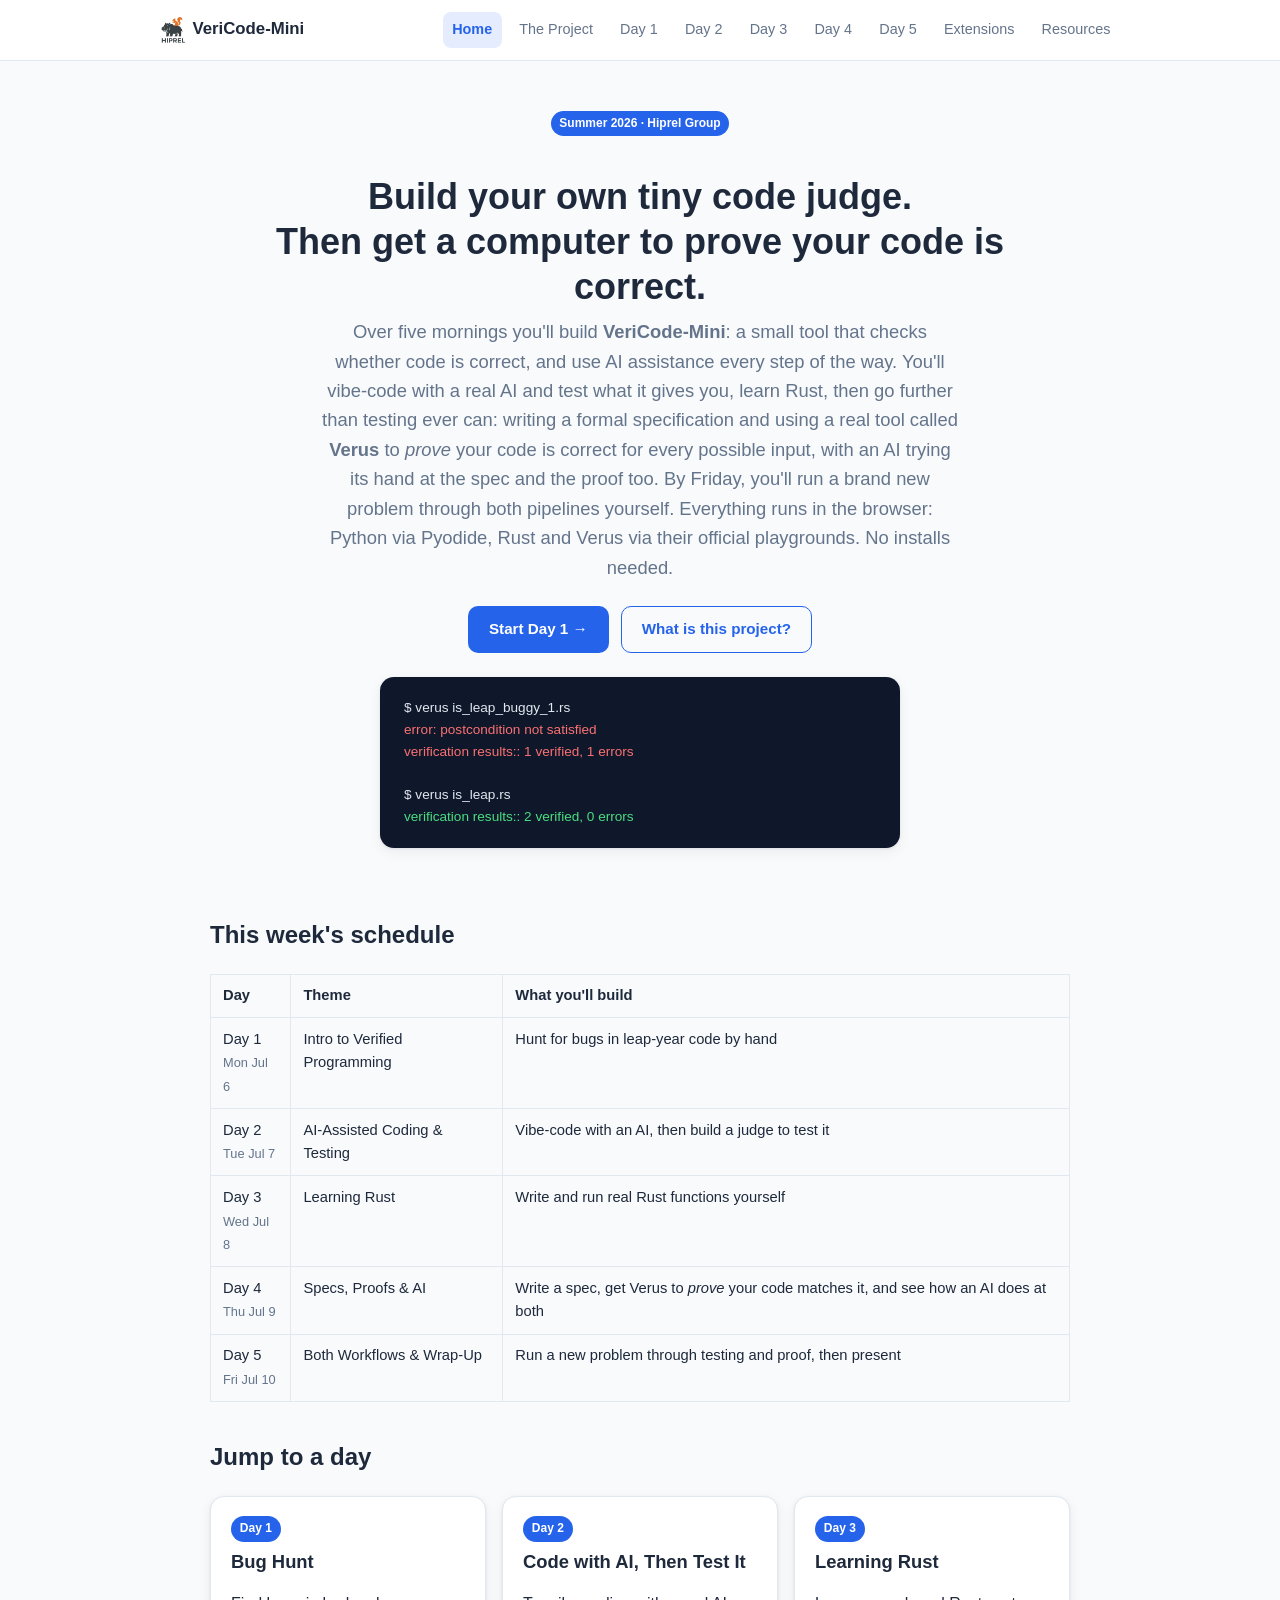
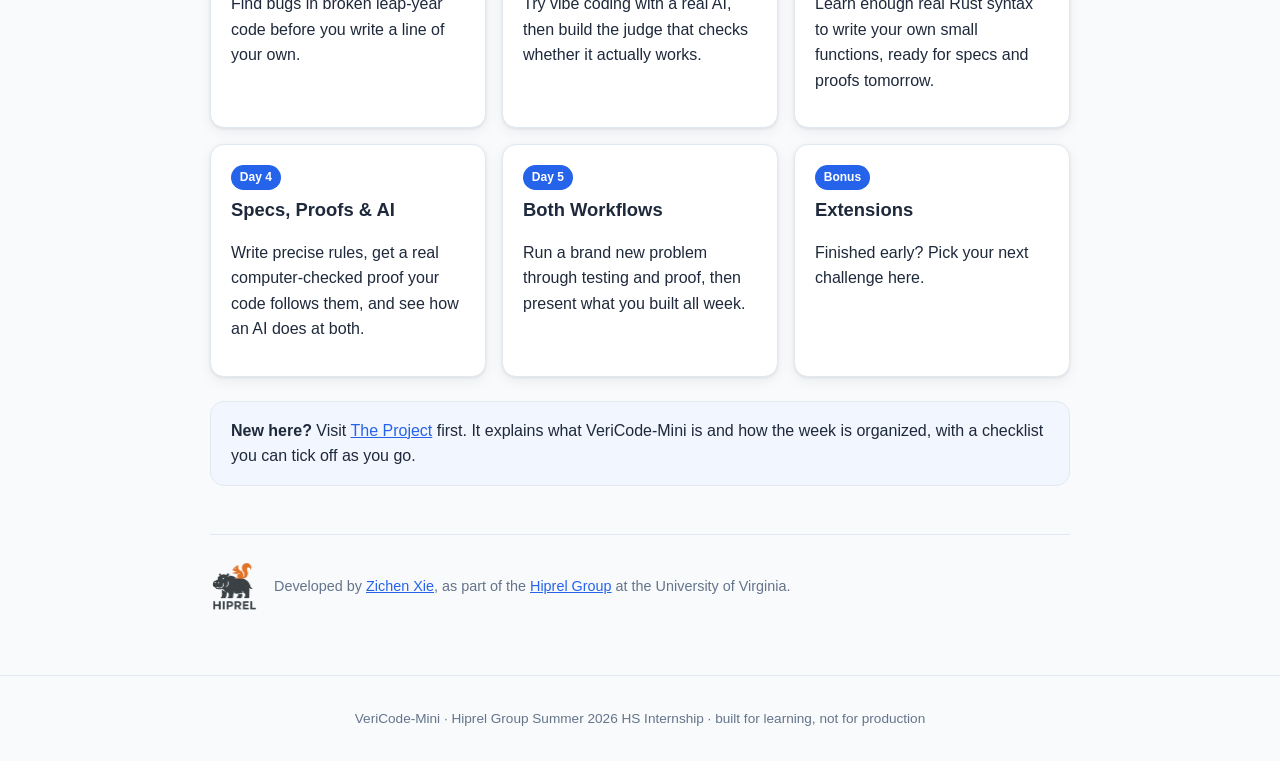
==== commit c3d2e06d: "update the name" ====
--- a/index.html
+++ b/index.html
@@ -3,14 +3,14 @@
 <head>
 <meta charset="utf-8">
 <meta name="viewport" content="width=device-width, initial-scale=1">
-<title>VeriCode &middot; HS Internship</title>
+<title>VeriCode-Mini &middot; HS Internship</title>
 <link rel="icon" href="icon/image_nontrans.png">
 <link rel="stylesheet" href="css/style.css">
 </head>
 <body>
 <header class="site-header">
   <div class="site-header-inner">
-    <a class="brand" href="index.html"><img src="icon/image.png" alt="Hiprel Group" class="brand-icon">VeriCode</a>
+    <a class="brand" href="index.html"><img src="icon/image.png" alt="Hiprel Group" class="brand-icon">VeriCode-Mini</a>
     <button class="nav-toggle" aria-label="Toggle menu">☰</button>
     <nav class="site-nav">
       <a href="index.html">Home</a>
@@ -31,7 +31,7 @@
     <span class="day-badge">Summer 2026 &middot; Hiprel Group</span>
     <h1>Build your own tiny code judge.<br>Then get a computer to prove your code is correct.</h1>
     <p class="lead">
-      Over five mornings you'll build <strong>VeriCode</strong>: a small tool
+      Over five mornings you'll build <strong>VeriCode-Mini</strong>: a small tool
       that checks whether code is correct, and use AI assistance every step of the
       way. You'll vibe-code with a real AI and test what it gives you, learn Rust,
       then go further than testing ever can: writing a formal specification and using
@@ -84,7 +84,7 @@
 
   <div class="callout tip">
     <strong>New here?</strong> Visit <a href="project.html">The Project</a> first.
-    It explains what VeriCode is and how the week is organized, with a checklist you
+    It explains what VeriCode-Mini is and how the week is organized, with a checklist you
     can tick off as you go.
   </div>
 
@@ -99,7 +99,7 @@
 </div>
 
 <footer class="site-footer">
-  <div class="container">VeriCode &middot; Hiprel Group Summer 2026 HS Internship &middot; built for learning, not for production</div>
+  <div class="container">VeriCode-Mini &middot; Hiprel Group Summer 2026 HS Internship &middot; built for learning, not for production</div>
 </footer>
 
 <script src="js/site.js"></script>
